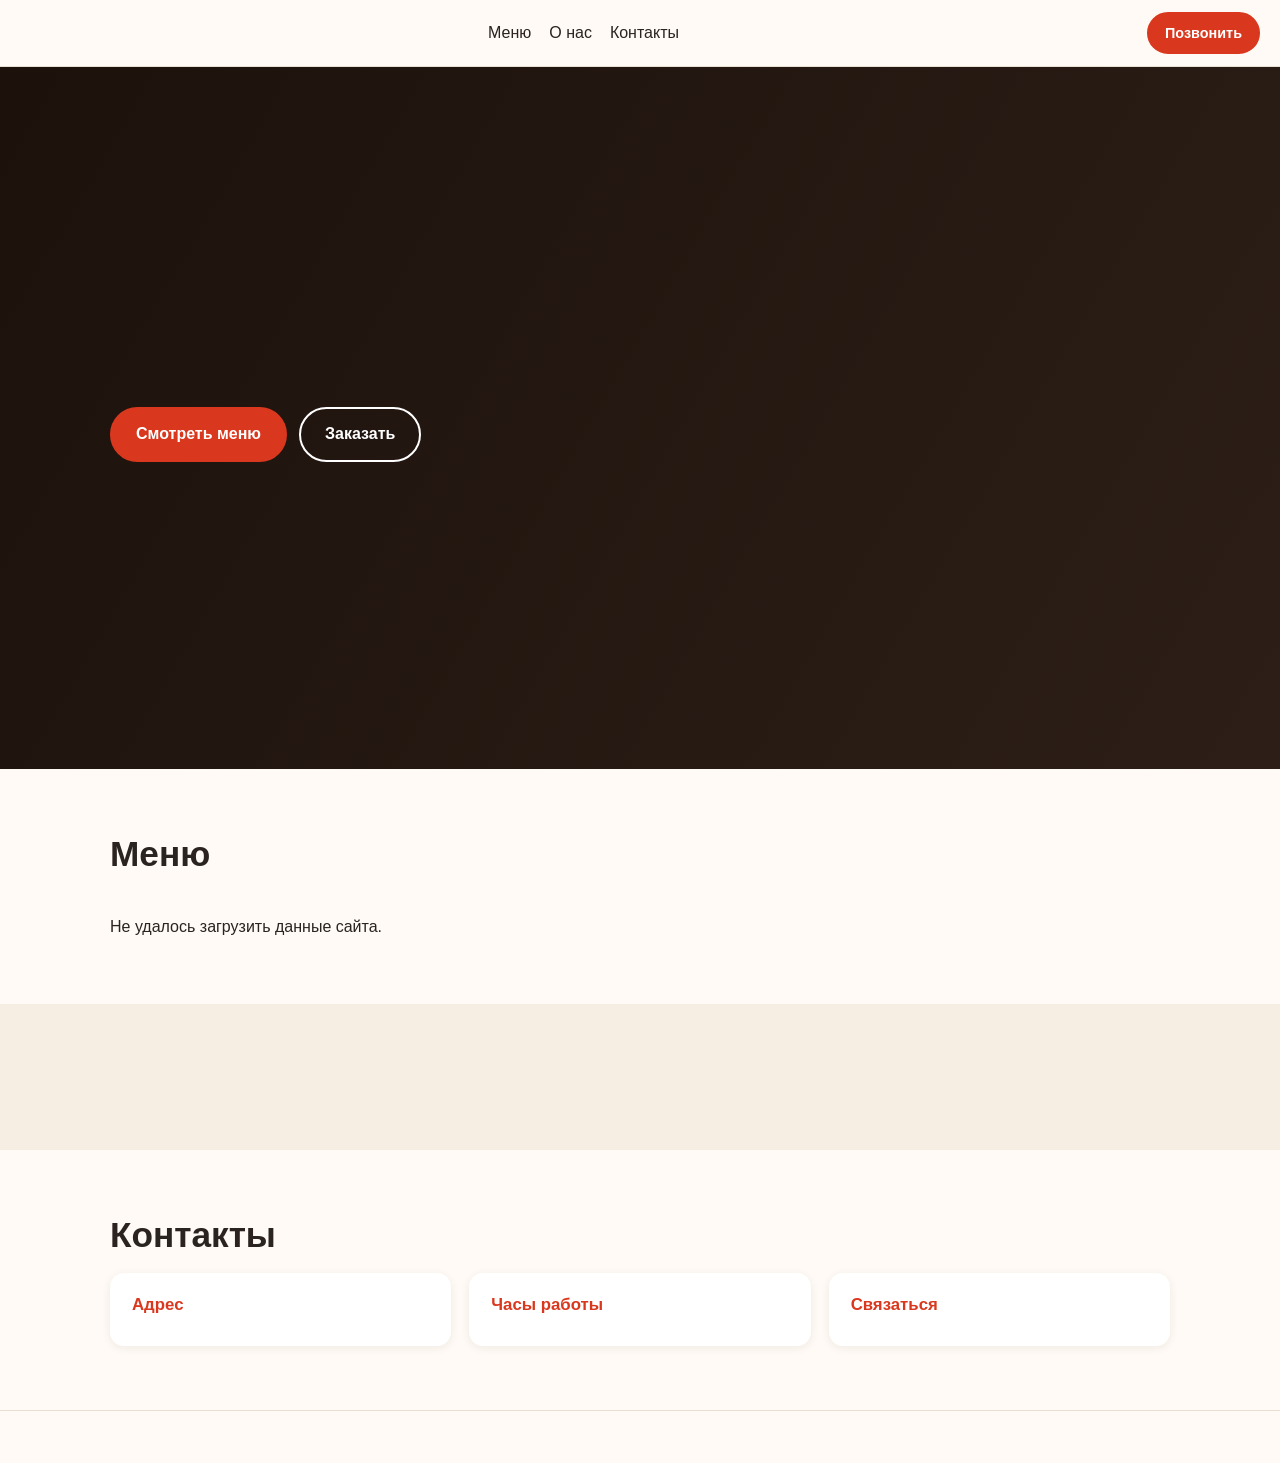
==== index.html @ ba9fe468 "Add files via upload" ====
<!doctype html>
<html lang="ru">
<head>
  <meta charset="utf-8">
  <meta name="viewport" content="width=device-width, initial-scale=1">
  <title>Пиццерия</title>
  <meta name="description" content="">
  <link rel="stylesheet" href="style.css">
</head>
<body>
  <header class="topbar">
    <a href="#top" class="brand" id="brand-name"></a>
    <nav class="nav">
      <a href="#menu">Меню</a>
      <a href="#about" id="nav-about">О нас</a>
      <a href="#contacts">Контакты</a>
    </nav>
    <a href="#" class="btn btn-small" id="call-top">Позвонить</a>
  </header>

  <main id="top">
    <section class="hero" id="hero">
      <div class="hero-overlay"></div>
      <div class="hero-inner">
        <h1 id="hero-title"></h1>
        <p id="hero-text"></p>
        <div class="hero-actions">
          <a href="#menu" class="btn">Смотреть меню</a>
          <a href="#" class="btn btn-ghost" id="order-btn">Заказать</a>
        </div>
      </div>
    </section>

    <section class="section" id="menu">
      <h2>Меню</h2>
      <div id="menu-tabs" class="tabs"></div>
      <div id="menu-list"></div>
    </section>

    <section class="section section-alt" id="about">
      <div class="about-grid">
        <div>
          <h2 id="about-title"></h2>
          <p id="about-text"></p>
        </div>
        <img id="about-image" alt="" hidden>
      </div>
    </section>

    <section class="section" id="contacts">
      <h2>Контакты</h2>
      <div class="contacts-grid">
        <div class="card">
          <h3>Адрес</h3>
          <p id="address"></p>
          <a href="#" class="link" id="map-link" target="_blank" rel="noopener" hidden>Открыть на карте</a>
        </div>
        <div class="card">
          <h3>Часы работы</h3>
          <ul id="hours" class="hours"></ul>
        </div>
        <div class="card">
          <h3>Связаться</h3>
          <p><a href="#" class="link" id="phone-link"></a></p>
          <p class="socials" id="socials"></p>
        </div>
      </div>
    </section>
  </main>

  <footer class="footer">
    <span id="footer-text"></span>
  </footer>

  <script src="https://identity.netlify.com/v1/netlify-identity-widget.js"></script>
  <script src="script.js"></script>
</body>
</html>
---- style.css ----
:root {
  --primary: #d9381e;
  --primary-dark: #b52c15;
  --bg: #fffaf5;
  --bg-alt: #f6ede3;
  --text: #2a2320;
  --muted: #7a6e66;
  --card: #ffffff;
  --radius: 14px;
}

* { box-sizing: border-box; }

html { scroll-behavior: smooth; }

body {
  margin: 0;
  font-family: -apple-system, BlinkMacSystemFont, "Segoe UI", Roboto, Helvetica, Arial, sans-serif;
  color: var(--text);
  background: var(--bg);
  line-height: 1.55;
}

img { max-width: 100%; display: block; }

h1, h2, h3 { line-height: 1.2; margin: 0 0 .5em; }
h2 { font-size: clamp(1.6rem, 4vw, 2.2rem); }

.topbar {
  position: sticky;
  top: 0;
  z-index: 10;
  display: flex;
  align-items: center;
  justify-content: space-between;
  gap: 12px;
  padding: 12px 20px;
  background: rgba(255, 250, 245, .94);
  backdrop-filter: blur(8px);
  border-bottom: 1px solid #eadfd3;
}

.brand {
  font-weight: 800;
  font-size: 1.2rem;
  color: var(--primary);
  text-decoration: none;
}

.nav { display: flex; gap: 18px; }
.nav a { color: var(--text); text-decoration: none; font-weight: 500; }
.nav a:hover { color: var(--primary); }

.btn {
  display: inline-block;
  padding: 13px 24px;
  border-radius: 999px;
  background: var(--primary);
  color: #fff;
  font-weight: 700;
  text-decoration: none;
  border: 2px solid var(--primary);
  transition: background .15s, transform .1s;
}
.btn:hover { background: var(--primary-dark); border-color: var(--primary-dark); }
.btn:active { transform: scale(.97); }
.btn-small { padding: 8px 16px; font-size: .9rem; }
.btn-ghost { background: transparent; color: #fff; border-color: #fff; }
.btn-ghost:hover { background: rgba(255,255,255,.15); border-color: #fff; }

.hero {
  position: relative;
  min-height: 78vh;
  display: flex;
  align-items: center;
  color: #fff;
  background: #3a2a22 center / cover no-repeat;
}
.hero-overlay {
  position: absolute;
  inset: 0;
  background: linear-gradient(120deg, rgba(20,10,5,.78), rgba(20,10,5,.35));
}
.hero-inner {
  position: relative;
  max-width: 1100px;
  width: 100%;
  margin: 0 auto;
  padding: 60px 20px;
}
.hero h1 { font-size: clamp(2.2rem, 7vw, 4rem); max-width: 14ch; }
.hero p { font-size: 1.15rem; max-width: 46ch; opacity: .95; }
.hero-actions { display: flex; flex-wrap: wrap; gap: 12px; margin-top: 24px; }

.section {
  max-width: 1100px;
  margin: 0 auto;
  padding: 64px 20px;
}
.section-alt {
  max-width: none;
  background: var(--bg-alt);
}
.section-alt .about-grid { max-width: 1100px; margin: 0 auto; }

.tabs {
  display: flex;
  gap: 8px;
  overflow-x: auto;
  padding: 4px 0 18px;
  scrollbar-width: none;
}
.tabs::-webkit-scrollbar { display: none; }
.tab {
  flex: none;
  padding: 9px 18px;
  border-radius: 999px;
  border: 1px solid #e2d4c6;
  background: var(--card);
  color: var(--text);
  font: inherit;
  font-weight: 600;
  cursor: pointer;
}
.tab.active { background: var(--primary); border-color: var(--primary); color: #fff; }

.menu-grid {
  display: grid;
  grid-template-columns: repeat(auto-fill, minmax(260px, 1fr));
  gap: 18px;
}
.dish {
  background: var(--card);
  border-radius: var(--radius);
  overflow: hidden;
  box-shadow: 0 2px 10px rgba(60, 30, 10, .07);
  display: flex;
  flex-direction: column;
}
.dish img { width: 100%; height: 170px; object-fit: cover; }
.dish-body { padding: 16px; display: flex; flex-direction: column; flex: 1; }
.dish-head { display: flex; justify-content: space-between; gap: 10px; align-items: baseline; }
.dish h3 { margin: 0; font-size: 1.1rem; }
.price { font-weight: 800; color: var(--primary); white-space: nowrap; }
.dish p { margin: 8px 0 0; color: var(--muted); font-size: .95rem; }

.about-grid {
  display: grid;
  grid-template-columns: 1fr;
  gap: 28px;
  align-items: center;
}
.about-grid img { border-radius: var(--radius); width: 100%; max-height: 360px; object-fit: cover; }
#about-text { font-size: 1.05rem; white-space: pre-line; }

.contacts-grid {
  display: grid;
  grid-template-columns: repeat(auto-fit, minmax(240px, 1fr));
  gap: 18px;
}
.card {
  background: var(--card);
  border-radius: var(--radius);
  padding: 22px;
  box-shadow: 0 2px 10px rgba(60, 30, 10, .07);
}
.card h3 { font-size: 1.05rem; color: var(--primary); }
.card p { margin: 0 0 8px; }
.link { color: var(--primary); font-weight: 600; text-decoration: none; }
.link:hover { text-decoration: underline; }
.hours { list-style: none; margin: 0; padding: 0; }
.hours li { display: flex; justify-content: space-between; gap: 12px; padding: 4px 0; border-bottom: 1px dashed #eadfd3; }
.hours li:last-child { border-bottom: 0; }
.socials a { margin-right: 14px; }

.footer {
  padding: 26px 20px;
  text-align: center;
  color: var(--muted);
  font-size: .9rem;
  border-top: 1px solid #eadfd3;
}

[hidden] { display: none !important; }

@media (min-width: 800px) {
  .about-grid { grid-template-columns: 1.1fr 1fr; }
}

@media (max-width: 640px) {
  .nav { display: none; }
  .topbar { padding: 10px 16px; }
}
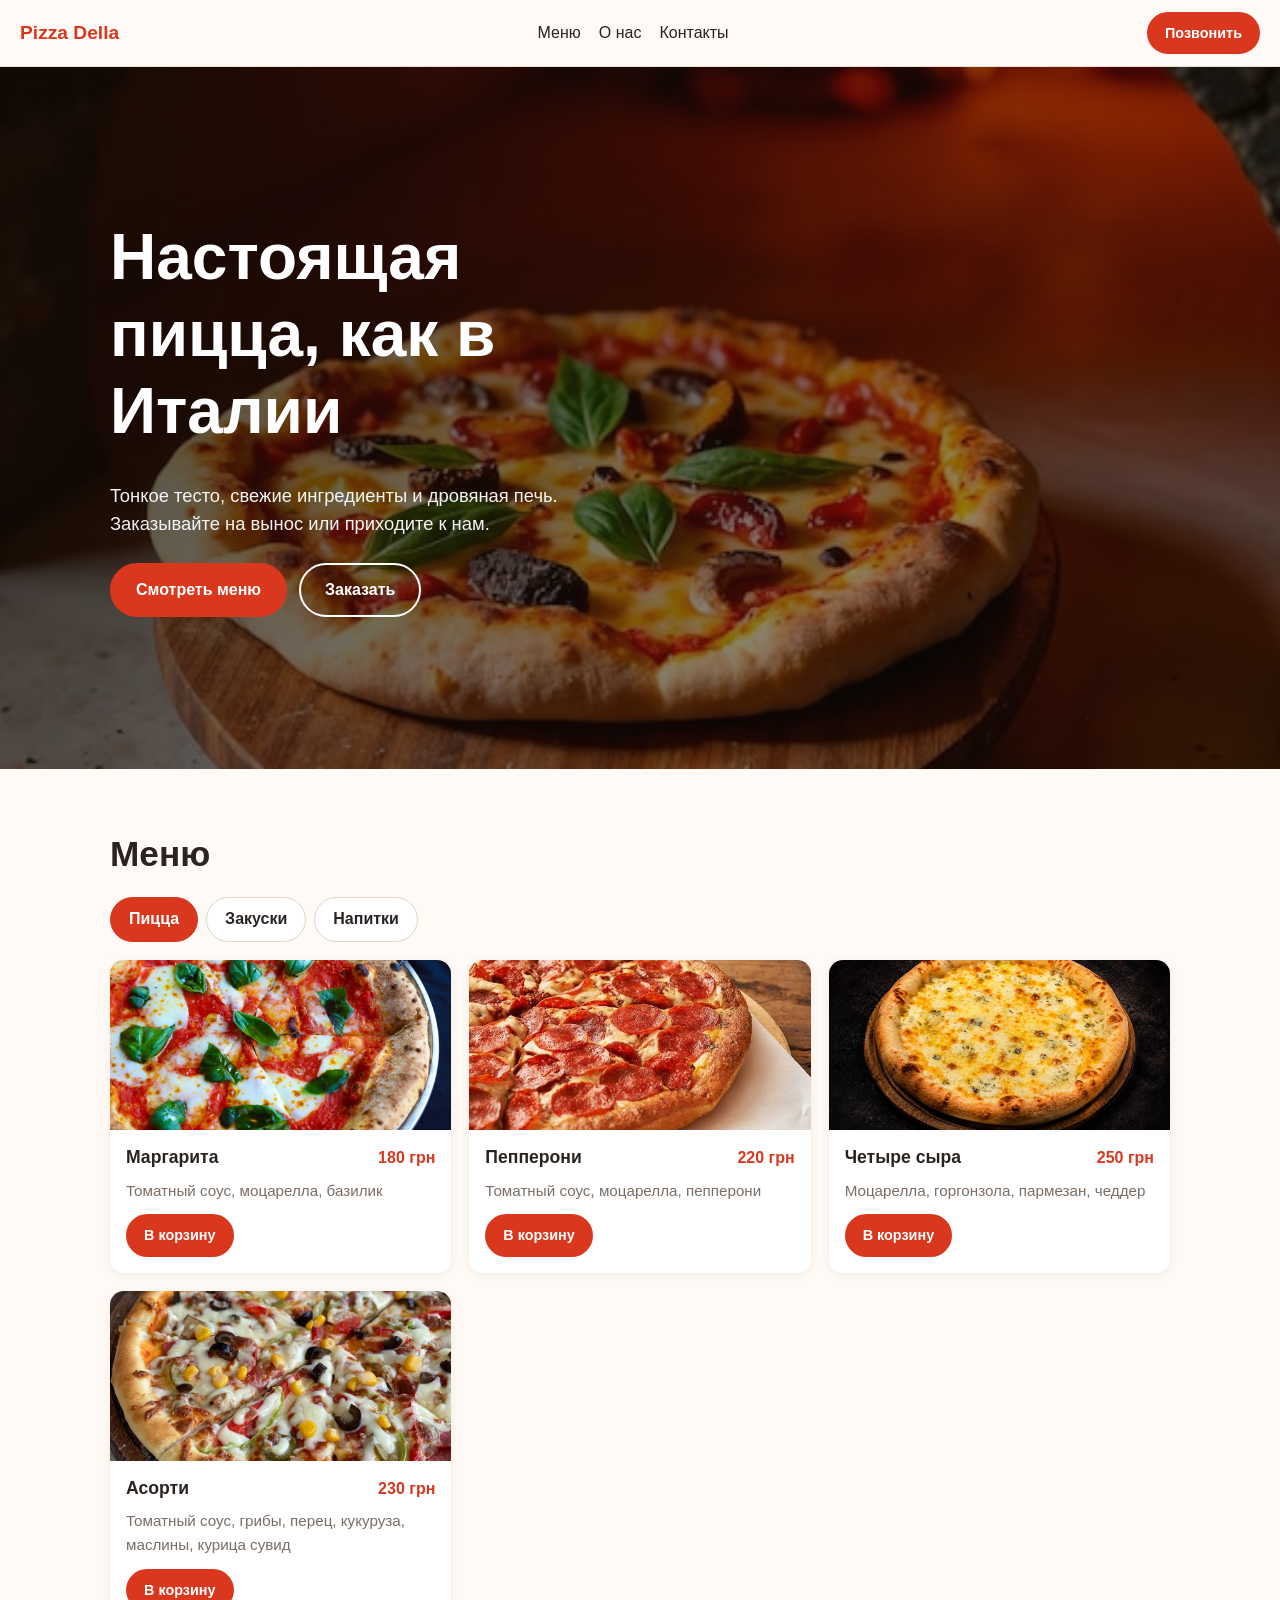
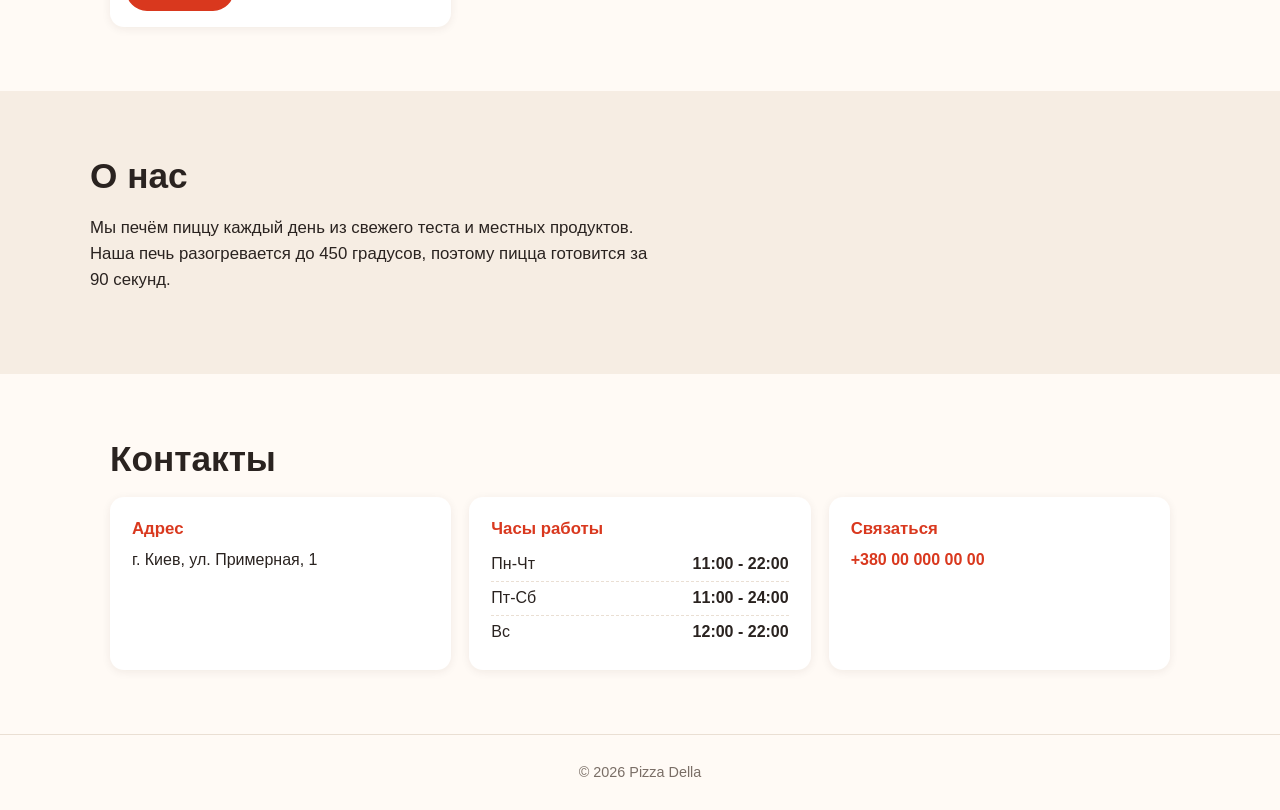
==== commit f6f72633: "Add files via upload" ====
--- a/index.html
+++ b/index.html
@@ -6,6 +6,7 @@
   <title>Пиццерия</title>
   <meta name="description" content="">
   <link rel="stylesheet" href="style.css">
+  <link rel="stylesheet" href="cart.css">
 </head>
 <body>
   <header class="topbar">
@@ -72,7 +73,7 @@
     <span id="footer-text"></span>
   </footer>
 
-  <script src="https://identity.netlify.com/v1/netlify-identity-widget.js"></script>
   <script src="script.js"></script>
+  <script src="cart.js"></script>
 </body>
 </html>
--- a/cart.css
+++ b/cart.css
@@ -0,0 +1,103 @@
+.add-btn { margin-top: 12px; align-self: flex-start; cursor: pointer; font: inherit; font-weight: 700; font-size: .9rem; }
+
+.cart-bar {
+  position: fixed;
+  left: 50%;
+  bottom: 16px;
+  transform: translateX(-50%);
+  z-index: 30;
+  padding: 14px 26px;
+  border: 0;
+  border-radius: 999px;
+  background: var(--primary);
+  color: #fff;
+  font: inherit;
+  font-weight: 800;
+  box-shadow: 0 6px 20px rgba(0, 0, 0, .3);
+  cursor: pointer;
+}
+
+.cart-overlay {
+  position: fixed;
+  inset: 0;
+  z-index: 40;
+  background: rgba(0, 0, 0, .5);
+}
+
+.cart-drawer {
+  position: fixed;
+  z-index: 50;
+  left: 0;
+  right: 0;
+  bottom: 0;
+  max-height: 90vh;
+  overflow-y: auto;
+  background: var(--bg);
+  color: var(--text);
+  border-radius: 18px 18px 0 0;
+  padding: 18px 18px 26px;
+  box-shadow: 0 -8px 30px rgba(0, 0, 0, .25);
+}
+
+.cart-head { display: flex; justify-content: space-between; align-items: center; margin-bottom: 8px; }
+.cart-head h2 { margin: 0; font-size: 1.4rem; }
+.cart-close { border: 0; background: transparent; font-size: 1.4rem; cursor: pointer; color: var(--muted); padding: 6px 10px; }
+
+.cart-empty { color: var(--muted); text-align: center; padding: 20px 0; }
+.cart-empty.ok { color: var(--text); font-weight: 600; }
+
+.cart-item {
+  display: grid;
+  grid-template-columns: 1fr auto auto;
+  gap: 12px;
+  align-items: center;
+  padding: 10px 0;
+  border-bottom: 1px dashed #eadfd3;
+}
+.cart-item-name { display: flex; flex-direction: column; }
+.cart-item-name span { color: var(--muted); font-size: .9rem; }
+.cart-qty { display: flex; align-items: center; gap: 10px; }
+.qty-btn {
+  width: 34px; height: 34px;
+  border-radius: 50%;
+  border: 1px solid #d9c9b8;
+  background: var(--card);
+  font-size: 1.2rem;
+  cursor: pointer;
+  color: var(--text);
+}
+.cart-item-sum { font-weight: 800; min-width: 70px; text-align: right; }
+
+.cart-total { font-weight: 800; font-size: 1.2rem; text-align: right; padding: 14px 0; }
+
+.cart-form { display: flex; flex-direction: column; gap: 10px; }
+.cart-form input[type="text"],
+.cart-form input[type="tel"],
+.cart-form textarea {
+  width: 100%;
+  padding: 13px 14px;
+  border: 1px solid #d9c9b8;
+  border-radius: 10px;
+  font: inherit;
+  font-size: 16px; /* чтобы iPhone не увеличивал страницу при вводе */
+  background: #fff;
+  color: var(--text);
+}
+.cart-type { display: flex; gap: 20px; }
+.cart-type label { cursor: pointer; }
+.cart-submit { width: 100%; cursor: pointer; font: inherit; font-weight: 800; font-size: 1.05rem; }
+.cart-submit:disabled { opacity: .6; }
+.cart-msg { margin: 0; font-weight: 600; }
+.cart-msg.error { color: #b3261e; }
+.cart-msg.ok { color: #1b7a3a; }
+
+@media (min-width: 700px) {
+  .cart-drawer {
+    left: auto;
+    top: 0;
+    width: 420px;
+    max-height: none;
+    border-radius: 18px 0 0 18px;
+  }
+  .cart-bar { left: auto; right: 24px; transform: none; }
+}
